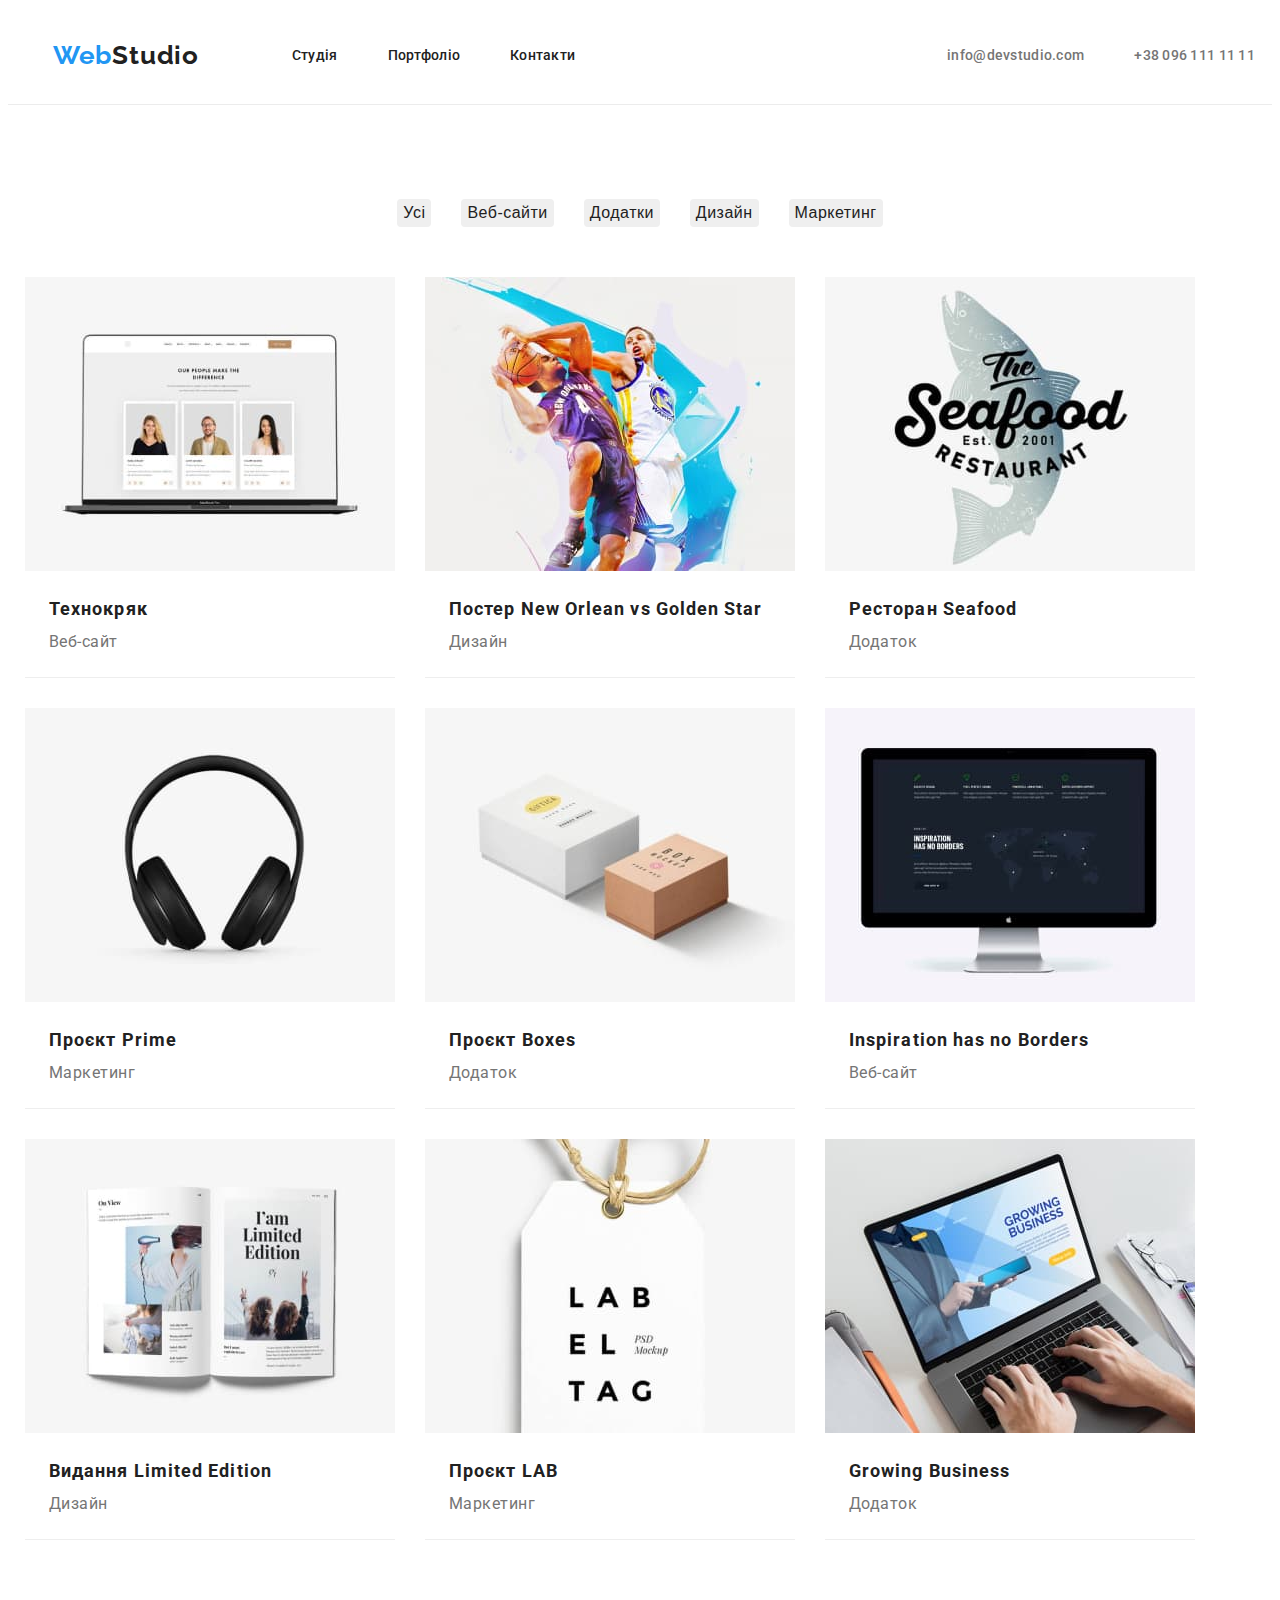
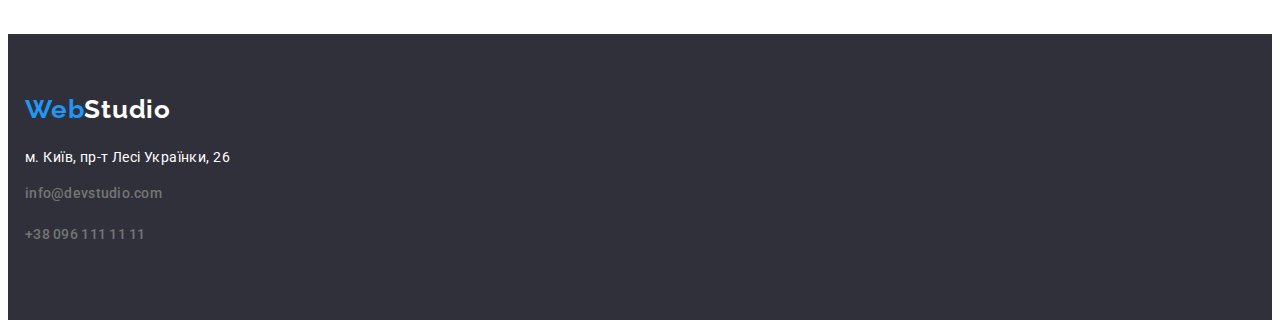
==== portfolio.html @ 107b3029 "додаю зображення в секцію герой" ====
<!DOCTYPE html>
<html lang="en">
<head>
    <meta charset="UTF-8">
    <meta name="viewport" content="width=device-width, initial-scale=1.0">
    <title>Document</title>
    <link rel="preconnect" href="https://fonts.googleapis.com">
<link rel="preconnect" href="https://fonts.gstatic.com" crossorigin>
<link href="https://fonts.googleapis.com/css2?family=Raleway:wght@700&family=Roboto:wght@400;500;700;900&display=swap" rel="stylesheet">
    <link rel="stylesheet" href="./css/styles.css">
    <link rel="stylesheet" href="https://cdnjs.cloudflare.com/ajax/libs/modern-normalize/2.0.0/modern-normalize.min.css" integrity="sha512-4xo8blKMVCiXpTaLzQSLSw3KFOVPWhm/TRtuPVc4WG6kUgjH6J03IBuG7JZPkcWMxJ5huwaBpOpnwYElP/m6wg==" crossorigin="anonymous" referrerpolicy="no-referrer" />
</head>
<body>
<header class="header">
    <div class="container header-main">
    <a class="logo" href="./index.html"><span class="span-logo">Web</span>Studio</a>
    <nav>
<ul class="site-nav list-style-none" >
<li class="site-nav-item"><a class="site-nav-link" href="./index.html">Студія</a></li>
<li class="site-nav-item"><a class="site-nav-link" href="./portfolio.html">Портфоліо</a></li>
<li class="site-nav-item"><a class="site-nav-link" href="">Контакти</a></li>
</ul>
</nav>
<ul class="contacts">
<li class="contacts-item"><a class="contacts-link" href="info@devstudio.com">info@devstudio.com</a></li>
<li class="contacts-item"><a class="contacts-link" href="+380961111111">+38 096 111 11 11</a></li>
</ul>
</div>
</header>
    <main>
    <section class="portfolio-section section">
        <div class="container">
        <h1 class="visually-hidden">Фільтри портфоліо</h1>
            <ul class="portfolio-list">
       <li class="portfolio-list-item"><button class="portfolio-list-btn" type="button">Усі</button></li>
       <li class="portfolio-list-item"><button class="portfolio-list-btn" type="button">Веб-сайти</button></li>
       <li class="portfolio-list-item"><button class="portfolio-list-btn" type="button">Додатки</button></li>
       <li class="portfolio-list-item"><button class="portfolio-list-btn" type="button">Дизайн</button></li>
       <li class="portfolio-list-item"><button class="portfolio-list-btn" type="button">Маркетинг</button></li>
            </ul>
            <h2 class="visually-hidden">Проекти</h2>
            <ul class="projects-list">
              <li class="projects-card"> <a class="projects-list-link" href=""><img src="./images/site.jpg" alt="сайт" width="370" height="294">
            <div class="card-text">  <h3 class="projects-list-title">Технокряк</h3>
            <p class="projects-list-text">Веб-сайт</p>
        </div></a>
              </li>

              <li class="projects-card">
                <a class="projects-list-link" href=""><img class="projects-list-img" src="./images/basketball.jpg" alt="постер баскетболу" width="370" height="294">
                   <div class="card-text"> <h3 class="projects-list-title">Постер New Orlean vs Golden Star</h3>
                    <p class="projects-list-text">Дизайн</p>
                </div></a>
              </li>

              <li class="projects-card">
                <a class="projects-list-link" href=""><img class="projects-list-img" src="./images/restaurant.jpg" alt="додаток ресторану" width="370" height="294">
                    <div class="card-text"><h3 class="projects-list-title">Ресторан Seafood</h3>
                        <p class="projects-list-text">Додаток</p>
                    </div></a>
              </li>

              <li class="projects-card">
                <a class="projects-list-link" href=""><img class="projects-list-img" src="./images/headphone.jpg" alt="навушники" width="370" height="294">
                <div class="card-text"> <h3 class="projects-list-title">Проєкт Prime</h3>
                    <p class="projects-list-text">Маркетинг</p></div></a>
              </li>

              <li class="projects-card">
                <a class="projects-list-link" href=""><img class="projects-list-img" src="./images/boxes.jpg" alt="бокси" width="370" height="294">
                <div class="card-text">  <h3 class="projects-list-title">Проєкт Boxes</h3>
                    <p class="projects-list-text">Додаток</p></div></a>
              </li>

              <li class="projects-card">
                <a class="projects-list-link" href=""><img class="projects-list-img" src="./images/monitor.jpg" alt="монитор" width="370" height="294">
                 <div class="card-text"> <h3 class="projects-list-title">Inspiration has no Borders</h3>
                    <p class="projects-list-text">Веб-сайт</p></div></a>
              </li>

              <li class="projects-card">
                <a class="projects-list-link" href=""><img class="projects-list-img" src="./images/edition.jpg" alt="видання" width="370" height="294">
                <div class="card-text"> <h3 class="projects-list-title">Видання Limited Edition</h3>
                    <p class="projects-list-text">Дизайн</p></div></a>
              </li>

              <li class="projects-card">
                <a class="projects-list-link" href=""><img class="projects-list-img" src="./images/lab.jpg" alt="проект лаб" width="370" height="294">
                <div class="card-text"> <h3 class="projects-list-title">Проєкт LAB</h3>
                    <p class="projects-list-text">Маркетинг</p></div></a>
              </li>

              <li class="projects-card">
                <a class="projects-list-link" href=""><img class="projects-list-img" src="./images/laptop.jpg" alt="ноутбук" width="370" height="294">
                <div class="card-text"> <h3 class="projects-list-title">Growing Business</h3>
                    <p class="projects-list-text">Додаток</p></div></a>
              </li>
            </ul>
        </div>
        </section>
            <footer class="footer">
                <div class="container">
                <a class="logo-footer" href="./index.html" > <span class="span-logo">Web</span>Studio</a>
            <address class="adress-footer">м. Київ, пр-т Лесі Українки, 26</address>
            <ul class="contacts-footer">
                <li><a class="contacts-link-footer" href="info@devstudio.com">info@devstudio.com</a></li>
                <li><a class="contacts-link-footer" href="+380961111111">+38 096 111 11 11</a></li>
            </ul>
        </div>
            </footer>
    </main>
</body>
</html>
---- css/styles.css ----
:root{
 --basic-text-color: #212121;
--accent-color: #2196F3;
--secondary-text-color: #FFF;
--paragraph-text-color:#757575;
--bacground-color:#2F303A;
}
p, h1, h2, h3, h4 ,h5, h6{
    padding: 0;
    margin: 0;
}

ul{
    margin: 0;
    padding: 0;
}
img{
    display: block;
}


.container{
width: 1230px;
padding-left: 15px;
padding-right: 15px;
margin: 0 auto;



/* outline: solid 1px yellow; */


}
.section{
padding-bottom: 94px;
padding-top: 94px;


}

body{font-family: 'Roboto', sans-serif;
color: var(--basic-text-color);}

.visually-hidden {
    position: absolute;
    width: 1px;
    height: 1px;
    margin: -1px;
    padding: 0;
    overflow: hidden;
    border: 0;
    clip: react(0000);
    }

/* ------------------HEADER----------------------- */
.header{
border-bottom: 1px solid #ECECEC;

}
.header-main{
    display: flex;
    align-items: center;
}

.logo {
    margin-right: 93px;
    padding-top: 25px;
    padding-bottom: 25px;
    margin-left: auto;
    text-decoration: none;


    font-family: 'Raleway', sans-serif;
    font-size: 26px;
    font-weight: 700;
    line-height: 1.23;
    letter-spacing: 0.78px;
    color: var(--basic-text-color);

}
.span-logo{color:var(--accent-color)}


.site-nav{
display: flex;
margin-right: 344px;
list-style: none;


}

.site-nav-item:last-child{
    margin-right: 0;
}

.site-nav-item{
    margin-right: 50px;
  
}

.site-nav-link{

display: block;
padding-top: 32px;
padding-bottom: 32px;
  text-decoration: none;

    color: var(--basic-text-color);


    font-size: 14px;
    font-weight: 500;
    line-height: 2.28;
    letter-spacing: 0.28px;}


.site-nav-link:hover,:focus{color: var(--accent-color);
    }

.contacts{
display: flex;
margin-left: auto;
list-style: none;  
}

.contacts .contacts-item + .contacts-item{
    margin-left: 50px;
}

.contacts-link{
    display: block;
padding-top: 32px;
padding-bottom: 32px;
text-decoration: none;


    color: var(--paragraph-text-color);

    font-size: 14px;
    font-weight: 500;
    line-height: 2.28;
    letter-spacing: 0.28px;}
.contacts-link:hover,:focus{color: var(--accent-color);
}
/* ------------------SECTION_HERO----------------------- */
.section-hero{

   
    padding-top: 200px;
    padding-bottom: 200px;

    text-align: center;
    background: var(--bacground-color);
}
.hero-title{
    width: 696px; 
margin-bottom: 30px;
margin-left: auto;
margin-right: auto;

    color: var(--secondary-text-color);

font-size: 44px;
font-weight: 900;
line-height: 1.36;
letter-spacing: 2.64px;
text-transform: uppercase;
}
.hero-btn{
padding-top: 10px;
padding-bottom: 10px;
padding-right: 32px;
padding-left: 32px;
min-width: 216px;

    color: var(--secondary-text-color);

text-align: center;
font-size: 16px;
font-weight: 700;
line-height: 1.87;
letter-spacing: 0.96px;
border-radius: 4px;
background: var(--accent-color);
cursor: pointer;
}
.overlay{
height: 600px;
max-width: 1600px;
margin-left: auto;
margin-right: auto;
background-position: center;
background-image: url("../images/hero-img-jpg.jpg") ;

background-size: cover;
background-repeat: no-repeat;






}
/* ------------------section-advantages----------------------- */
.section-advantages{

    background-color: white;

}
.advantages-list{
    display: flex;
    list-style: none;

}
.advantages-list .advantages-item + .advantages-item{margin-left: 30px;}

.advantages-item{

} 

.advantages-list-title{

    color: var(--basic-text-color);

font-size: 14px;
font-weight: 700;
line-height: 2.28;
letter-spacing: 0.42px;
text-transform: uppercase;
}
.advantages-list-text{

    color: var(--paragraph-text-color);

font-size: 14px;
line-height: 1.71;
letter-spacing: 0.42px;
}
/* ------------------section-occupation----------------------- */
.section-occupation{


}
.occupation-title{

    margin-bottom: 50px;
    padding-left: auto;
    padding-right: auto;

    color: var(--basic-text-color);

text-align: center;
font-size: 36px;
font-weight: 700;
line-height: 0.88;
letter-spacing: 1.08px;
}
.occupation-list{
    display: flex;
    list-style: none;

}
.occupation-list-item{
    margin-right: 30px;
}
.occupation-list-item:last-child{margin-right: 0;}




/* ------------------section-team----------------------- */
.section-team{

}
.team-list-item{
margin-right: 30px;

}
.team-list{
    display: flex;
    list-style: none;
}
.team-list-item:last-child{
    margin-right: 0;

}
.team-title{
    margin-bottom: 50px;

    color: var(--basic-text-color);

text-align: center;
font-size: 36px;
font-weight: 700;
line-height: 0.88;
letter-spacing: 1.08px;
}

.team-list-img{
margin-bottom: 30px;
}

.team-list-title{


    color: var(--basic-text-color);

text-align: center;
font-size: 16px;
font-weight: 500;
line-height: 2;
letter-spacing: 0.48px;
}
.team-list-text{


    color: var(--paragraph-text-color);

text-align: center;
font-size: 16px;
line-height: 2;
letter-spacing: 0.48px;
}
/* ------------------footer----------------------- */
.adress-footer{
    margin-bottom: 9px;


    color: var(--secondary-text-color);

    font-size: 14px;
    line-height: 1.71;
    letter-spacing: 0.42px;
    font-style: normal;
}
.footer{
    padding-top: 60px;
    padding-bottom: 60px;

    background: var(--bacground-color);
}
.logo-footer{
    display: inline-block;
 margin-bottom: 20px;
    text-decoration: none;


    color: var(--secondary-text-color);

    font-family: 'Raleway', sans-serif;
    font-size: 26px;
    font-weight: 700;
    line-height: 1.23;
    letter-spacing: 0.78px;
}

.contacts-footer{
    display: inline-block;
    list-style: none;
}
.contacts-item-footer:last-child{margin-bottom: 0;}

.contacts-link-footer{
    margin-bottom: 9px;
    text-decoration: none;
    display: inline-block;

color: var(--paragraph-text-color);

font-size: 14px;
font-weight: 500;
line-height: 2.28;
letter-spacing: 0.28px;}
.contacts-link-footer:hover,:focus{color: var(--accent-color);
}

/* ------------------portfolio-section----------------------- */
.portfolio-section{


}

.portfolio-list{

    margin-bottom: 50px;
    justify-content: center;
    display: flex;
    list-style: none;
}

.portfolio-list .portfolio-list-item + .portfolio-list-item{margin-left: 30px;}

.portfolio-list-item{

}

.portfolio-list-btn{
    color: #F5F4FA;
    border: 0;
    border-radius: 4px ;

    color: var(--basic-text-color);

    text-align: center;
    font-size: 16px;
    font-weight: 500;
    line-height: 1.62;
    letter-spacing: 0.48px;
    cursor: pointer;
}
.portfolio-list-btn:hover,:focus{

    background: var(--accent-color);
    color: var(--secondary-text-color);

text-align: center;
font-size: 16px;
font-weight: 500;
line-height: 1.62;
letter-spacing: 0.48px;
}
.projects-list{
    margin-top: -30px;
    margin-left: -30px;

    flex-basis: calc(100% / 3 - 30px);
    flex-wrap: wrap;
    display: flex;

    
    list-style: none;
    text-decoration: none;

}
.projects-list{
    margin-top: -30px;
    margin-left: -30px;


}
.projects-card{
border-bottom: 1px solid #EEE;
    margin-top: 30px;
    margin-left: 30px;


    /* outline: solid 1px blue; */

}
.projects-list-link{
    text-decoration: none;
}

.card-text{
    padding-left: 24px;
    padding-right: 24px;
padding-bottom: 20px; 
padding-top: 20px;
}

.projects-list-title{

/* margin-top: 20px; */
    color: var(--basic-text-color);

font-size: 18px;
font-weight: 700;
line-height: 2;
letter-spacing: 1.08px;
}
.projects-list-text{

    /* margin-bottom: 20px; */

    color: var(--paragraph-text-color);

font-size: 16px;
line-height: 1.87;
letter-spacing: 0.48px;
}
/* ------------------------------------------------------------- */
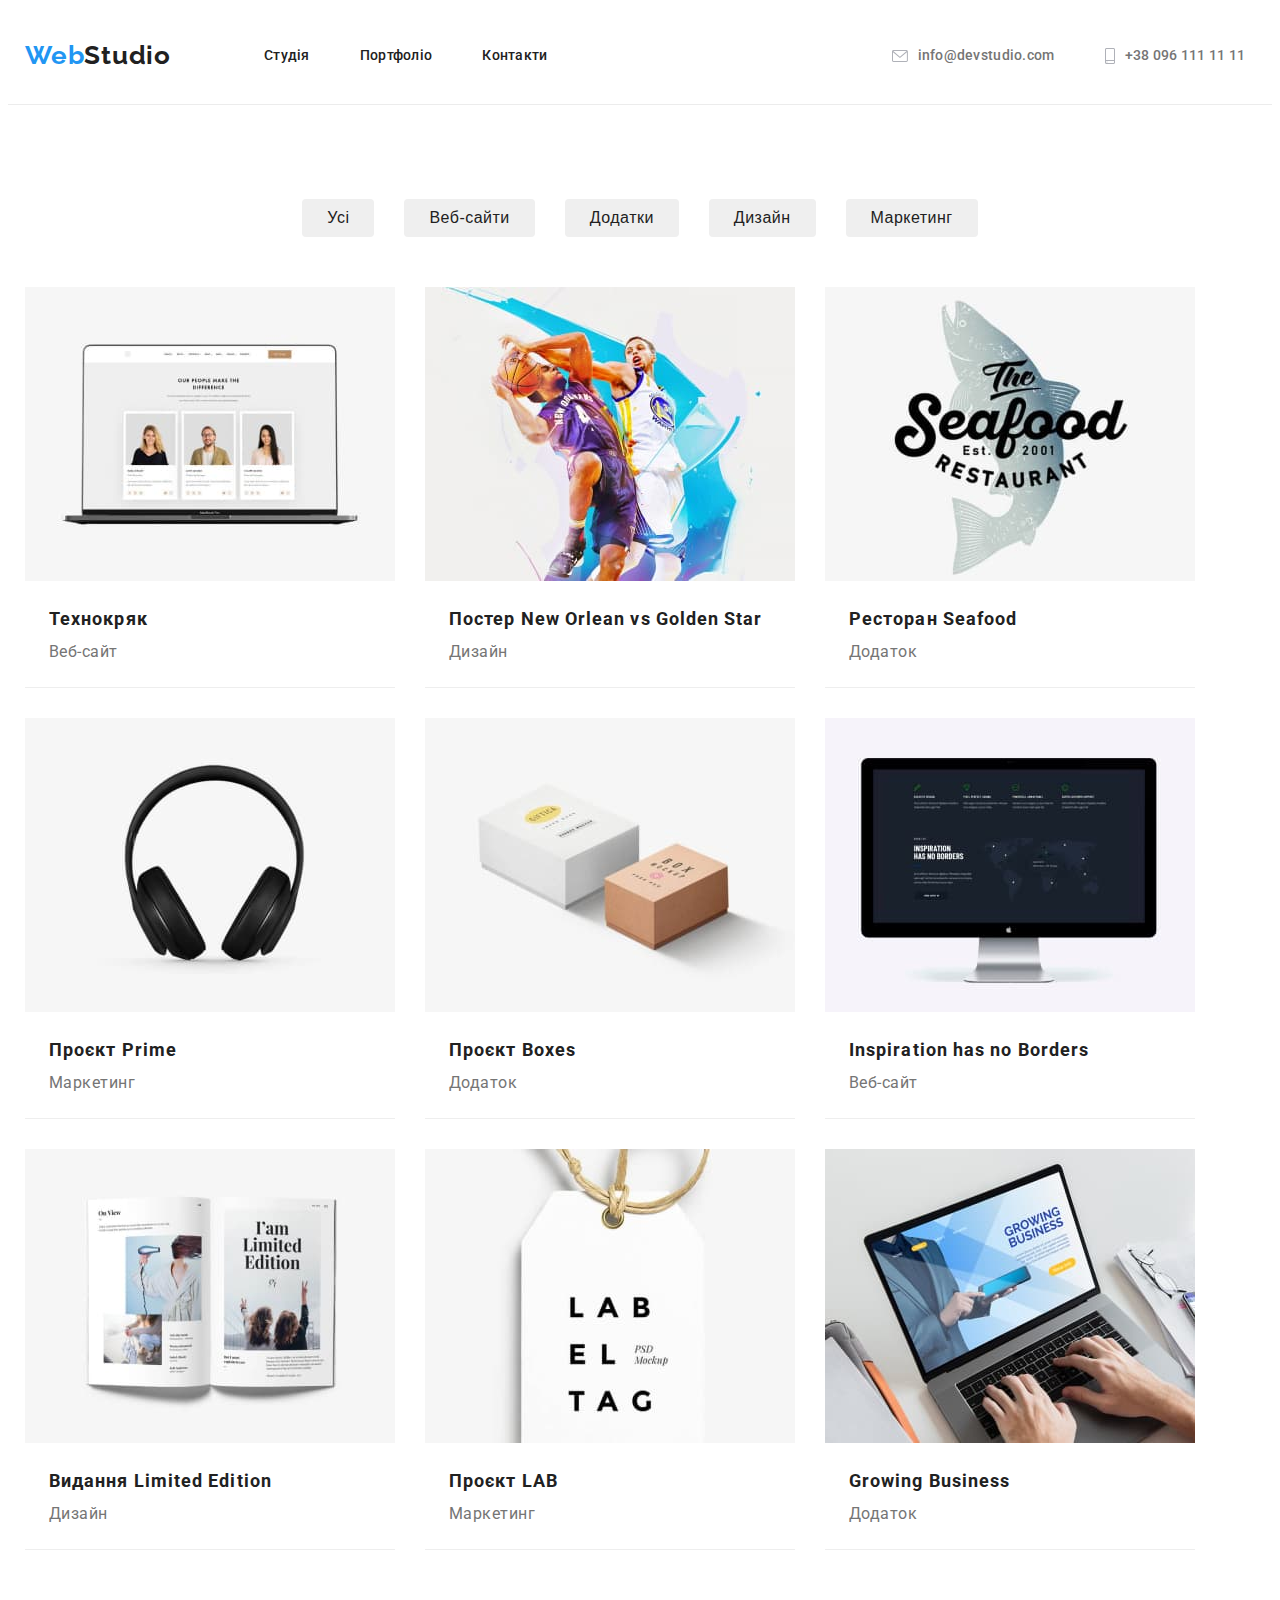
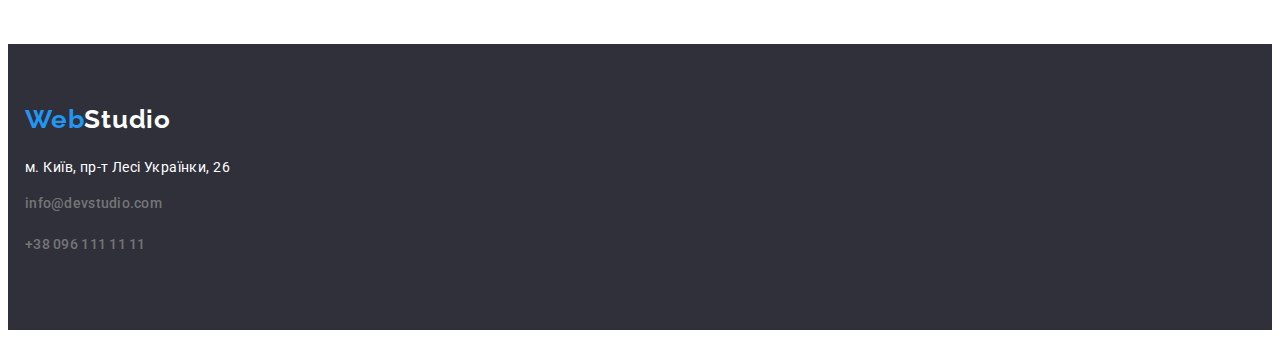
==== commit 7bf7712a: "додаю стилі" ====
--- a/portfolio.html
+++ b/portfolio.html
@@ -11,19 +11,25 @@
     <link rel="stylesheet" href="https://cdnjs.cloudflare.com/ajax/libs/modern-normalize/2.0.0/modern-normalize.min.css" integrity="sha512-4xo8blKMVCiXpTaLzQSLSw3KFOVPWhm/TRtuPVc4WG6kUgjH6J03IBuG7JZPkcWMxJ5huwaBpOpnwYElP/m6wg==" crossorigin="anonymous" referrerpolicy="no-referrer" />
 </head>
 <body>
-<header class="header">
-    <div class="container header-main">
-    <a class="logo" href="./index.html"><span class="span-logo">Web</span>Studio</a>
-    <nav>
-<ul class="site-nav list-style-none" >
+    <header class="header">
+        <div class="container header-main">
+        <a class="logo" href="./index.html"><span class="span-logo">Web</span>Studio</a>
+        <nav>
+    <ul class="site-nav" >
 <li class="site-nav-item"><a class="site-nav-link" href="./index.html">Студія</a></li>
 <li class="site-nav-item"><a class="site-nav-link" href="./portfolio.html">Портфоліо</a></li>
 <li class="site-nav-item"><a class="site-nav-link" href="">Контакти</a></li>
-</ul>
+    </ul>
 </nav>
 <ul class="contacts">
-<li class="contacts-item"><a class="contacts-link" href="info@devstudio.com">info@devstudio.com</a></li>
-<li class="contacts-item"><a class="contacts-link" href="+380961111111">+38 096 111 11 11</a></li>
+    <li class="contacts-item"><svg class="header-contacts-icon" width="16" height="12" >
+        <use href="./images/icons.svg#icon-envelope"></use>
+            </svg><a class="contacts-link" href="info@devstudio.com">
+  info@devstudio.com</a></li>
+    <li class="contacts-item"><svg class="header-contacts-icon" width="10" height="16" >
+        <use href="./images/icons.svg#icon-smartphone"></use>
+            </svg><a class="contacts-link" href="+380961111111"> 
+        +38 096 111 11 11</a></li>
 </ul>
 </div>
 </header>
--- a/css/styles.css
+++ b/css/styles.css
@@ -1,5 +1,7 @@
 :root{
- --basic-text-color: #212121;
+--color-icon:#AFB1B8;
+--background-color-before:#F5F4FA;
+--basic-text-color: #212121;
 --accent-color: #2196F3;
 --secondary-text-color: #FFF;
 --paragraph-text-color:#757575;
@@ -25,9 +27,6 @@
 padding-right: 15px;
 margin: 0 auto;
 
-
-
-/* outline: solid 1px yellow; */
 
 
 }
@@ -98,6 +97,8 @@
   
 }
 
+
+
 .site-nav-link{
 
 display: block;
@@ -114,25 +115,36 @@
     letter-spacing: 0.28px;}
 
 
-.site-nav-link:hover,:focus{color: var(--accent-color);
-    }
-
 .contacts{
 display: flex;
 margin-left: auto;
 list-style: none;  
 }
 
+
+.contacts-item{
+    display: inline-flex;
+    align-items: center;
+    color: var(--accent-color);
+}
+
 .contacts .contacts-item + .contacts-item{
     margin-left: 50px;
 }
 
 .contacts-link{
-    display: block;
+
+}
+
+.contacts-item :hover{
+color: var(--accent-color);
+}
+
+.contacts-link{
+min-width: 135px;
 padding-top: 32px;
 padding-bottom: 32px;
 text-decoration: none;
-
 
     color: var(--paragraph-text-color);
 
@@ -142,6 +154,22 @@
     letter-spacing: 0.28px;}
 .contacts-link:hover,:focus{color: var(--accent-color);
 }
+
+.header-contacts-icon :hover,:focus{
+fill: currentColor;
+}
+
+.header-contacts-icon{
+display: inline-flex;
+margin-right: 10px;
+cursor: pointer;
+fill: var(--color-icon);
+}
+
+.header-icon:hover,:focus{
+    fill: currentColor;
+    }
+
 /* ------------------SECTION_HERO----------------------- */
 .section-hero{
 
@@ -167,6 +195,7 @@
 text-transform: uppercase;
 }
 .hero-btn{
+border: 0;
 padding-top: 10px;
 padding-bottom: 10px;
 padding-right: 32px;
@@ -190,15 +219,10 @@
 margin-left: auto;
 margin-right: auto;
 background-position: center;
-background-image: url("../images/hero-img-jpg.jpg") ;
-
 background-size: cover;
 background-repeat: no-repeat;
-
-
-
-
-
+background-image:linear-gradient( rgba(47, 48, 58, 0.40),rgba(47, 48, 58, 0.40) ),
+ url("../images/hero-img-jpg.jpg") ;
 
 }
 /* ------------------section-advantages----------------------- */
@@ -216,7 +240,24 @@
 
 .advantages-item{
 
-} 
+}
+
+.advantages-icon-bg{
+margin-bottom: 30px;
+width: 270px;
+height: 120px;
+display: block;
+background-size: 270px 120px;
+background-color: var(--background-color-before);
+}
+
+.advantages-icon{
+    margin: 25px 100px;
+justify-content: center;
+align-items: center;
+}
+
+
 
 .advantages-list-title{
 
@@ -270,10 +311,13 @@
 
 /* ------------------section-team----------------------- */
 .section-team{
-
+background-color: var(--background-color-before);
 }
 .team-list-item{
 margin-right: 30px;
+border-radius: 0px 0px 4px 4px;
+box-shadow: 0px 2px 1px 0px rgba(0, 0, 0, 0.20), 0px 1px 1px 0px rgba(0, 0, 0, 0.14), 0px 1px 3px 0px rgba(0, 0, 0, 0.12);
+padding-bottom: 30px;
 
 }
 .team-list{
@@ -312,7 +356,7 @@
 letter-spacing: 0.48px;
 }
 .team-list-text{
-
+margin-bottom: 16px;
 
     color: var(--paragraph-text-color);
 
@@ -320,6 +364,35 @@
 font-size: 16px;
 line-height: 2;
 letter-spacing: 0.48px;
+}
+.team-socials-list{
+    list-style: none;
+    display: flex;
+    justify-content: center;
+}
+.team-socials-link{
+width: 44px;
+height: 44px;
+border-radius: 50%;
+display: flex;
+align-items: center;
+justify-content: center;
+color: var(--color-icon);
+}
+.team-socials-link:hover,:focus{
+background-color: var(--accent-color);
+}
+.team-socials-icon{
+fill: currentColor;
+}
+
+.team-socials-icon:hover,:focus{
+background-color: var(--accent-color);
+}
+
+.team-socials-item+.team-socials-item{
+    margin-left: 10px;
+
 }
 /* ------------------footer----------------------- */
 .adress-footer{
@@ -398,6 +471,7 @@
     color: #F5F4FA;
     border: 0;
     border-radius: 4px ;
+    padding: 6px 25px;
 
     color: var(--basic-text-color);
 
@@ -409,7 +483,7 @@
     cursor: pointer;
 }
 .portfolio-list-btn:hover,:focus{
-
+    box-shadow: 0px 2px 2px 0px rgba(0, 0, 0, 0.12), 0px 1px 2px 0px rgba(0, 0, 0, 0.08), 0px 3px 1px 0px rgba(0, 0, 0, 0.10);
     background: var(--accent-color);
     color: var(--secondary-text-color);
 
@@ -443,10 +517,13 @@
     margin-top: 30px;
     margin-left: 30px;
 
-
-    /* outline: solid 1px blue; */
-
-}
+}
+.projects-list :hover,:focus{
+    /* border: 1px solid #EEE; */
+box-shadow: 1px 4px 6px 0px rgba(0, 0, 0, 0.16), 0px 4px 4px 0px rgba(0, 0, 0, 0.06), 0px 1px 1px 0px rgba(0, 0, 0, 0.12);
+}
+
+
 .projects-list-link{
     text-decoration: none;
 }
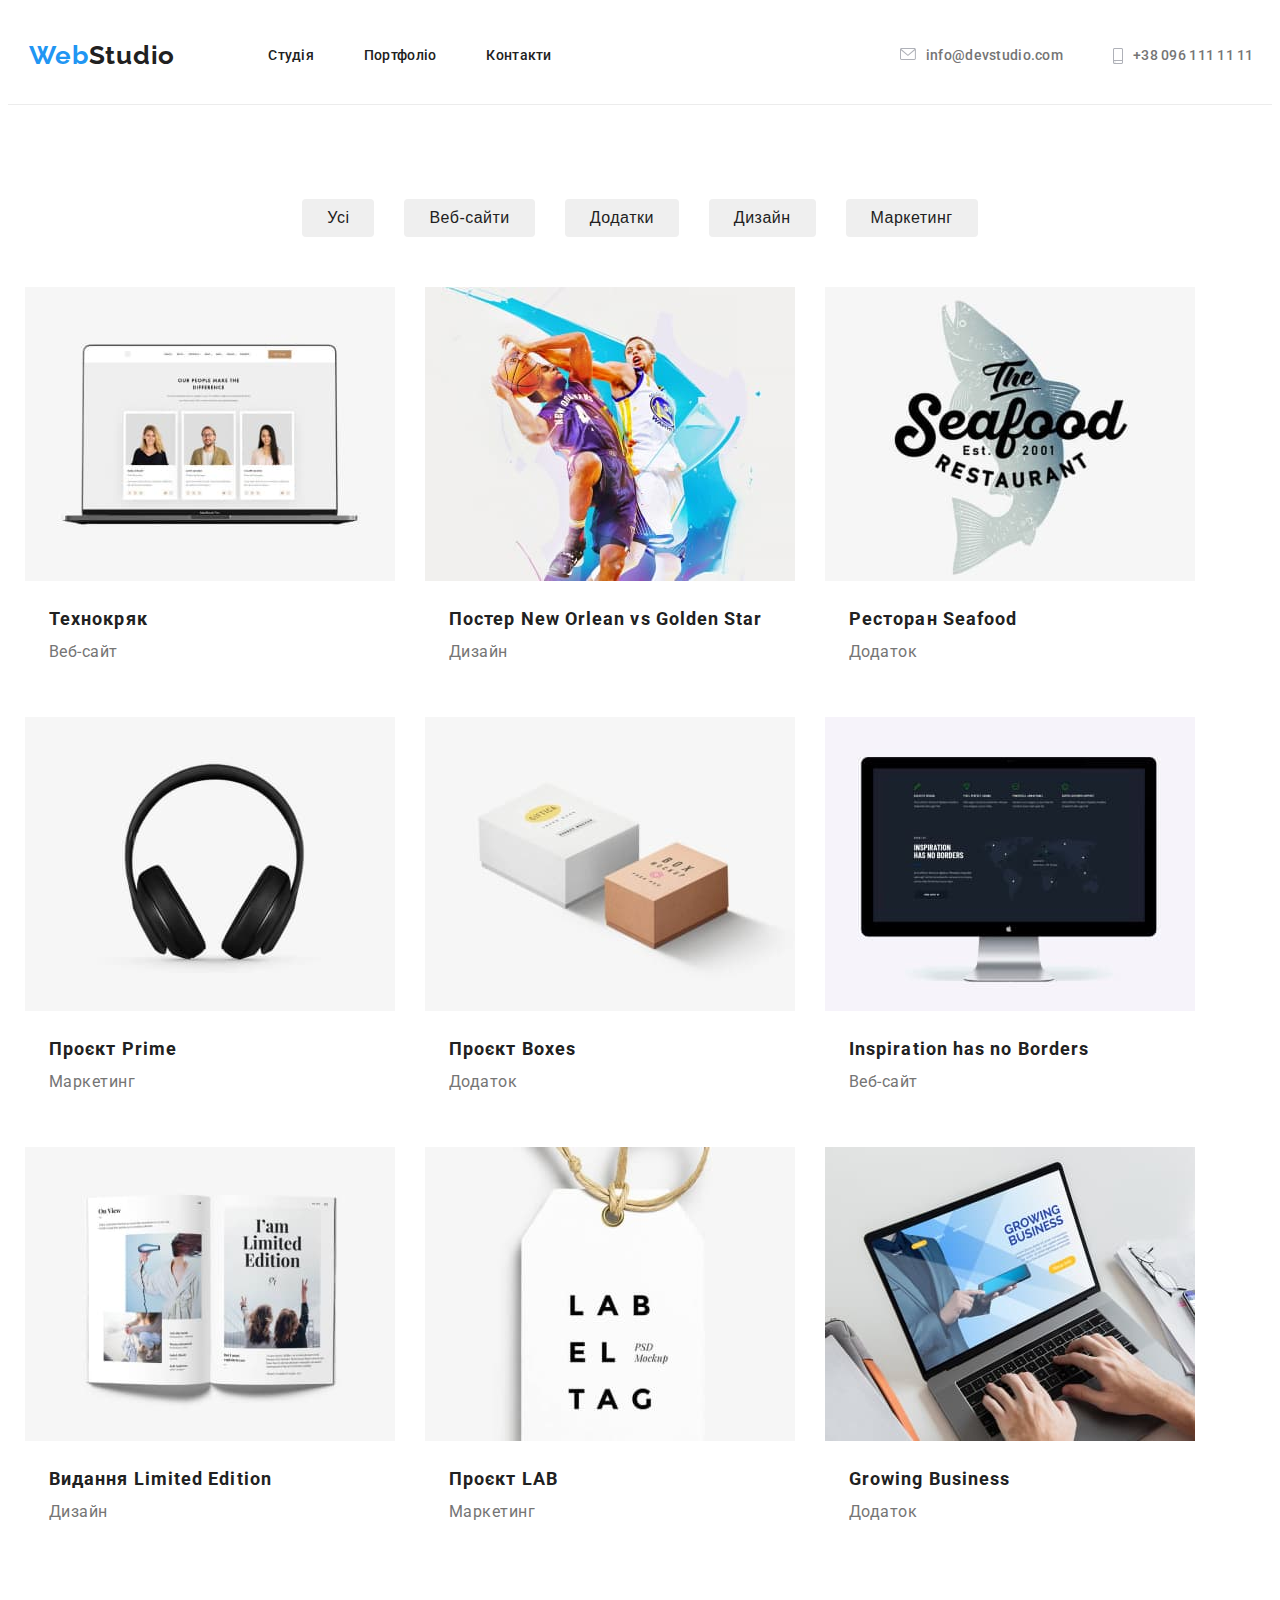
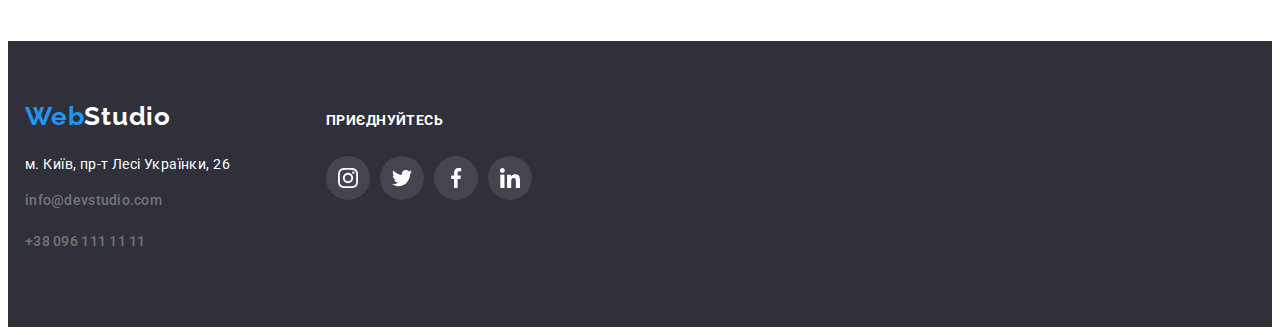
==== commit 230fd890: "додаю стилі" ====
--- a/portfolio.html
+++ b/portfolio.html
@@ -22,13 +22,13 @@
     </ul>
 </nav>
 <ul class="contacts">
-    <li class="contacts-item"><svg class="header-contacts-icon" width="16" height="12" >
-        <use href="./images/icons.svg#icon-envelope"></use>
-            </svg><a class="contacts-link" href="info@devstudio.com">
-  info@devstudio.com</a></li>
-    <li class="contacts-item"><svg class="header-contacts-icon" width="10" height="16" >
+    <li class="contacts-item"> <a class="contacts-link" href="info@devstudio.com"><svg class="header-contacts-icon" width="16" height="12" >
+        <use href="./images/icons.svg#icon-envelope"></use></svg>
+       info@devstudio.com</a></li>
+
+    <li class="contacts-item"><a class="contacts-link" href="+380961111111"><svg class="header-contacts-icon" width="10" height="16" >
         <use href="./images/icons.svg#icon-smartphone"></use>
-            </svg><a class="contacts-link" href="+380961111111"> 
+            </svg> 
         +38 096 111 11 11</a></li>
 </ul>
 </div>
@@ -46,10 +46,16 @@
             </ul>
             <h2 class="visually-hidden">Проекти</h2>
             <ul class="projects-list">
-              <li class="projects-card"> <a class="projects-list-link" href=""><img src="./images/site.jpg" alt="сайт" width="370" height="294">
-            <div class="card-text">  <h3 class="projects-list-title">Технокряк</h3>
+                
+            
+                      <li class="projects-card" > 
+                    <a class="projects-list-link" href="">
+                        <img src="./images/site.jpg" alt="сайт" width="370" height="294">
+            <div class="card-text">  
+                <h3 class="projects-list-title">Технокряк</h3>
             <p class="projects-list-text">Веб-сайт</p>
-        </div></a>
+        </div>
+           </a>
               </li>
 
               <li class="projects-card">
@@ -104,16 +110,49 @@
             </ul>
         </div>
         </section>
-            <footer class="footer">
-                <div class="container">
-                <a class="logo-footer" href="./index.html" > <span class="span-logo">Web</span>Studio</a>
-            <address class="adress-footer">м. Київ, пр-т Лесі Українки, 26</address>
-            <ul class="contacts-footer">
-                <li><a class="contacts-link-footer" href="info@devstudio.com">info@devstudio.com</a></li>
-                <li><a class="contacts-link-footer" href="+380961111111">+38 096 111 11 11</a></li>
-            </ul>
+        <footer class="footer">
+            <div class="container footer-sections">
+                <div class="footer-adress-block">
+                    <ul class="contacts-footer">
+            <a class="logo-footer" href="./index.html" > <span class="span-logo">Web</span>Studio</a>
+        <address class="adress-footer">м. Київ, пр-т Лесі Українки, 26</address>
+        
+            <li class="contacts-item-footer"><a class="contacts-link-footer" href="info@devstudio.com">info@devstudio.com</a></li>
+            <li class="contacts-item-footer"><a class="contacts-link-footer" href="+380961111111">+38 096 111 11 11</a></li>
+        </ul>
         </div>
-            </footer>
+        <div class="footer-socials">
+        <p class="footer-text">приєднуйтесь</p>
+        <ul class="footer-socials-list">
+            <li class="footer-socials-item">
+                <a href="" class="footer-socials-link"><svg class="footer-socials-icon" width="20" height="20">
+                    <use href="./images/icons.svg#icon-instagram">
+                    </use>
+                </svg>
+            </a>
+            </li>
+            <li class="footer-socials-item">
+                <a href="" class="footer-socials-link"><svg class="footer-socials-icon" width="20" height="20">
+                    <use href="./images/icons.svg#icon-twitter">
+                    </use>
+                </svg></a>
+            </li>
+            <li class="footer-socials-item">
+                <a href="" class="footer-socials-link"><svg class="footer-socials-icon" width="20" height="20">
+                    <use href="./images/icons.svg#icon-facebook">
+                    </use>
+                </svg></a>
+            </li>
+            <li class="footer-socials-item">
+                <a href="" class="footer-socials-link"><svg class="footer-socials-icon" width="20" height="20">
+                    <use href="./images/icons.svg#icon-linkedin">
+                    </use>
+                </svg></a>
+            </li>
+        </ul></div>
+        
+        </div>
+        </footer>
     </main>
 </body>
 </html>--- a/css/styles.css
+++ b/css/styles.css
@@ -6,12 +6,17 @@
 --secondary-text-color: #FFF;
 --paragraph-text-color:#757575;
 --bacground-color:#2F303A;
+-moz-background-icon-color:rgba(255, 255, 255, 0.10);
 }
 p, h1, h2, h3, h4 ,h5, h6{
     padding: 0;
     margin: 0;
 }
 
+address{
+    margin: 0;
+    padding: 0;
+}
 ul{
     margin: 0;
     padding: 0;
@@ -20,6 +25,10 @@
     display: block;
 }
 
+.link{
+    text-decoration: none;
+    display: inline-block;
+}
 
 .container{
 width: 1230px;
@@ -114,7 +123,9 @@
     line-height: 2.28;
     letter-spacing: 0.28px;}
 
-
+.site-nav-item :hover,:focus{
+color: var(--accent-color);
+}
 .contacts{
 display: flex;
 margin-left: auto;
@@ -125,23 +136,17 @@
 .contacts-item{
     display: inline-flex;
     align-items: center;
-    color: var(--accent-color);
 }
 
 .contacts .contacts-item + .contacts-item{
     margin-left: 50px;
 }
 
+
 .contacts-link{
 
-}
-
-.contacts-item :hover{
-color: var(--accent-color);
-}
-
-.contacts-link{
-min-width: 135px;
+ display: flex;
+min-width: 142px;
 padding-top: 32px;
 padding-bottom: 32px;
 text-decoration: none;
@@ -150,25 +155,29 @@
 
     font-size: 14px;
     font-weight: 500;
-    line-height: 2.28;
+    line-height: 1.1;
     letter-spacing: 0.28px;}
-.contacts-link:hover,:focus{color: var(--accent-color);
-}
-
-.header-contacts-icon :hover,:focus{
-fill: currentColor;
-}
-
-.header-contacts-icon{
-display: inline-flex;
-margin-right: 10px;
-cursor: pointer;
-fill: var(--color-icon);
-}
-
-.header-icon:hover,:focus{
+
+
+    .contacts-link:hover,:focus {
+    color: var(--accent-color);
+    }
+    
+    .contacts-link:hover .header-contacts-icon,
+    .contacts-link:focus .header-contacts-icon {
     fill: currentColor;
     }
+
+
+.header-contacts-icon{
+    display: flex;
+    justify-content: center;
+    align-items: center;
+    fill: var(--color-icon);
+    margin-right: 10px;
+    
+}
+
 
 /* ------------------SECTION_HERO----------------------- */
 .section-hero{
@@ -394,8 +403,67 @@
     margin-left: 10px;
 
 }
+/* ------------------section-clients----------------------- */
+.section-clients{
+
+}
+
+.clients-title{
+margin-bottom: 50px;
+
+color: var(--basic-text-color);
+text-align: center;
+font-size: 36px;
+font-weight: 700;
+line-height: 0.88;
+letter-spacing: 1.08px;
+}
+
+.section-clients-list{
+    list-style: none;
+    display: flex;
+    justify-content: center;
+
+}
+
+
+
+.clients-list-item+.clients-list-item{
+margin-left: 30px;
+}
+
+
+
+.clients-link{
+box-sizing: border-box;
+width: 170px;
+height: 92px;
+border-radius: 4px;
+border: 1px solid var(--color-icon);
+flex-shrink: 0;
+display: flex;
+align-items: center;
+justify-content: center;
+fill: var(--color-icon);
+}
+
+.clients-link:hover,:focus {
+    border: 1px solid var(--accent-color);
+}
+
+.clients-link:hover,:focus.clients-icon{
+fill: var(--accent-color);
+}
+
+
+
 /* ------------------footer----------------------- */
+.footer-sections{
+    display: flex;
+    align-items: baseline;
+}
 .adress-footer{
+
     margin-bottom: 9px;
 
 
@@ -407,9 +475,6 @@
     font-style: normal;
 }
 .footer{
-    padding-top: 60px;
-    padding-bottom: 60px;
-
     background: var(--bacground-color);
 }
 .logo-footer{
@@ -428,7 +493,8 @@
 }
 
 .contacts-footer{
-    display: inline-block;
+    min-width: 231px;
+    display: block;
     list-style: none;
 }
 .contacts-item-footer:last-child{margin-bottom: 0;}
@@ -447,6 +513,66 @@
 .contacts-link-footer:hover,:focus{color: var(--accent-color);
 }
 
+.footer-text{
+
+    color: var(--secondary-text-color);
+font-size: 14px;
+font-weight: 700;
+line-height: 2.28;
+letter-spacing: 0.42px;
+text-transform: uppercase;
+}
+
+.footer-adress-block{
+    padding-top: 60px;
+    padding-bottom: 60px;
+}
+.footer-socials{
+    display: block;
+    gap: 10px;
+    margin-top: 20px;
+    margin-left: 70px;
+
+
+}
+
+.footer-socials-list{
+    list-style: none;
+    display: flex;
+    margin-top: 20px;
+   
+
+}
+.footer-socials-item{
+
+}
+
+
+.footer-socials-item+.footer-socials-item{
+    margin-left: 10px;
+
+}
+.footer-socials-link{
+    width: 44px;
+height: 44px;
+border-radius: 50%;
+display: flex;
+align-items: center;
+justify-content: center;
+background-color: rgba(255, 255, 255, 0.10);;
+
+}
+
+
+.footer-socials-icon{
+display: block;
+fill: var(--secondary-text-color);
+
+}
+
+.footer-socials-link:hover,:focus{
+    background-color: var(--accent-color);
+    }
 /* ------------------portfolio-section----------------------- */
 .portfolio-section{
 
@@ -513,16 +639,15 @@
 
 }
 .projects-card{
-border-bottom: 1px solid #EEE;
     margin-top: 30px;
     margin-left: 30px;
 
 }
-.projects-list :hover,:focus{
-    /* border: 1px solid #EEE; */
-box-shadow: 1px 4px 6px 0px rgba(0, 0, 0, 0.16), 0px 4px 4px 0px rgba(0, 0, 0, 0.06), 0px 1px 1px 0px rgba(0, 0, 0, 0.12);
-}
-
+
+
+.projects-list-link :hover,:focus{
+    box-shadow: 1px 4px 6px 0px rgba(0, 0, 0, 0.16), 0px 4px 4px 0px rgba(0, 0, 0, 0.06), 0px 1px 1px 0px rgba(0, 0, 0, 0.12);
+    }
 
 .projects-list-link{
     text-decoration: none;
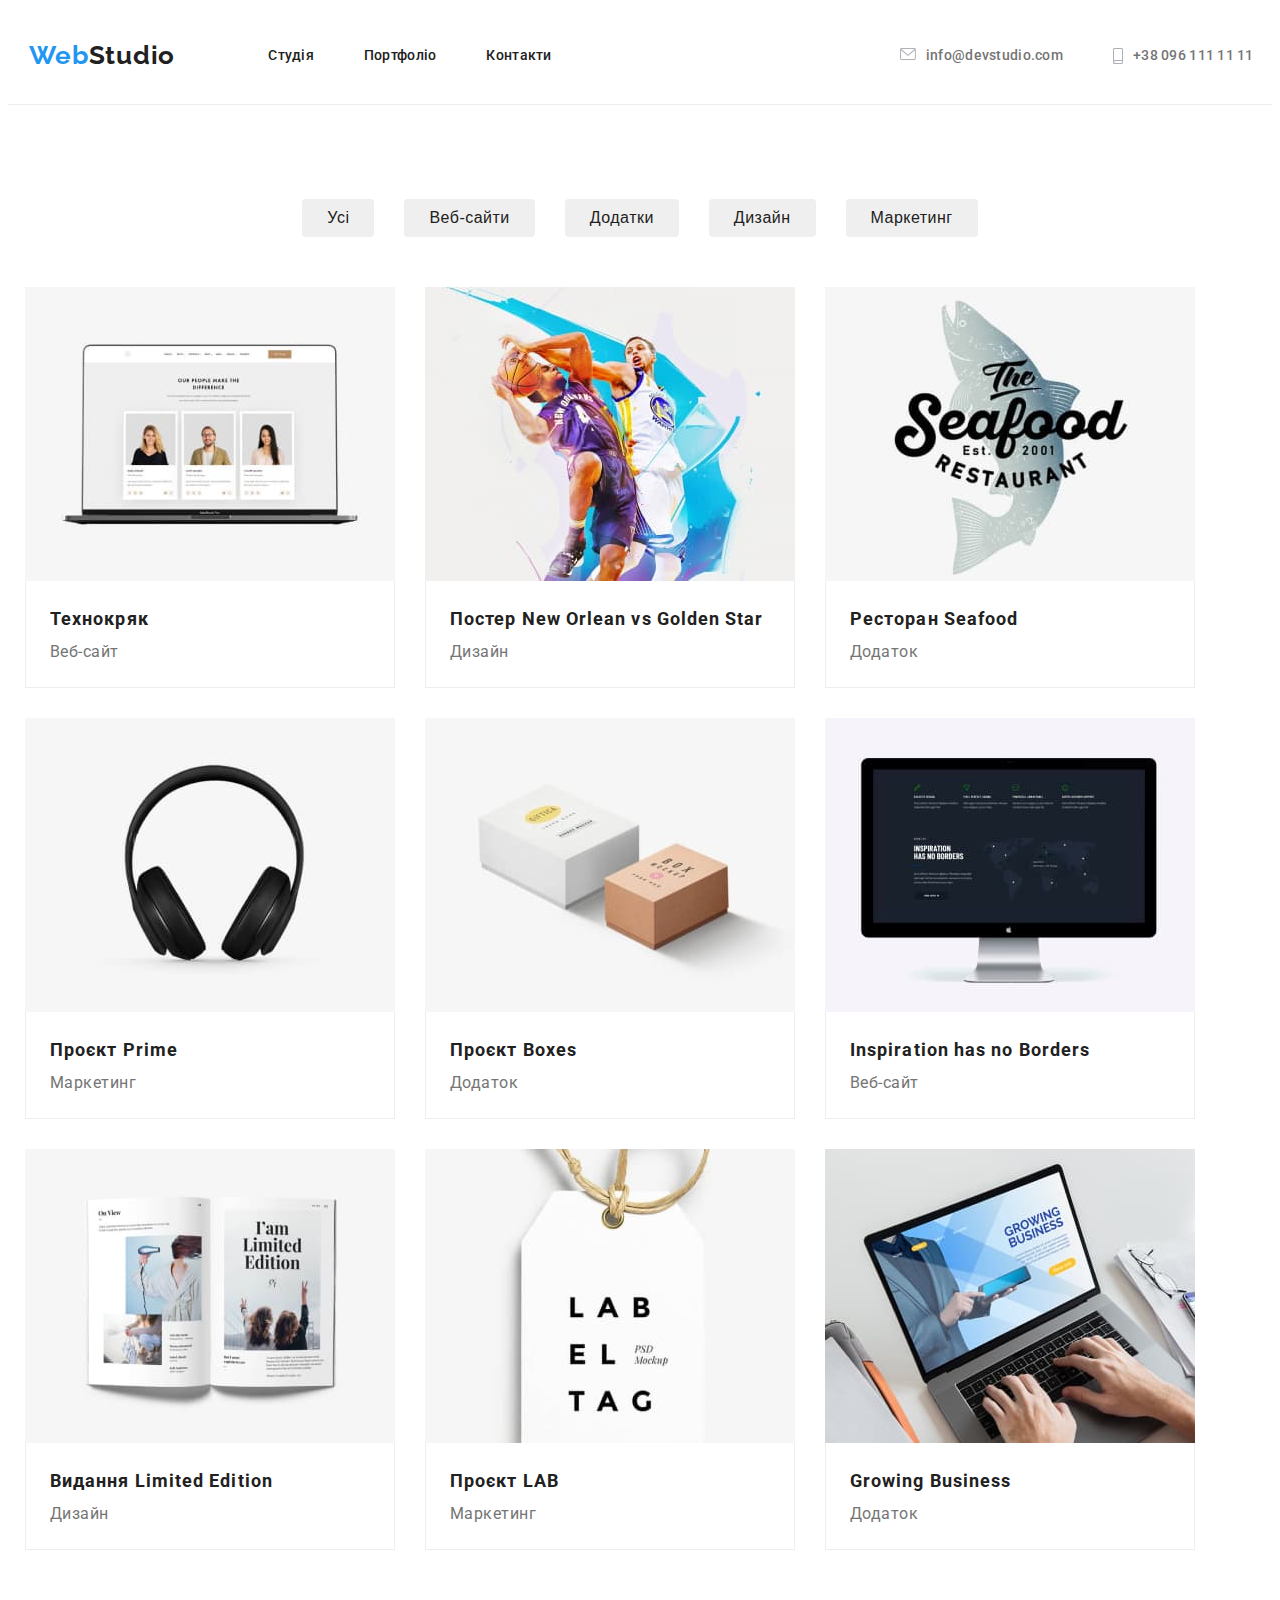
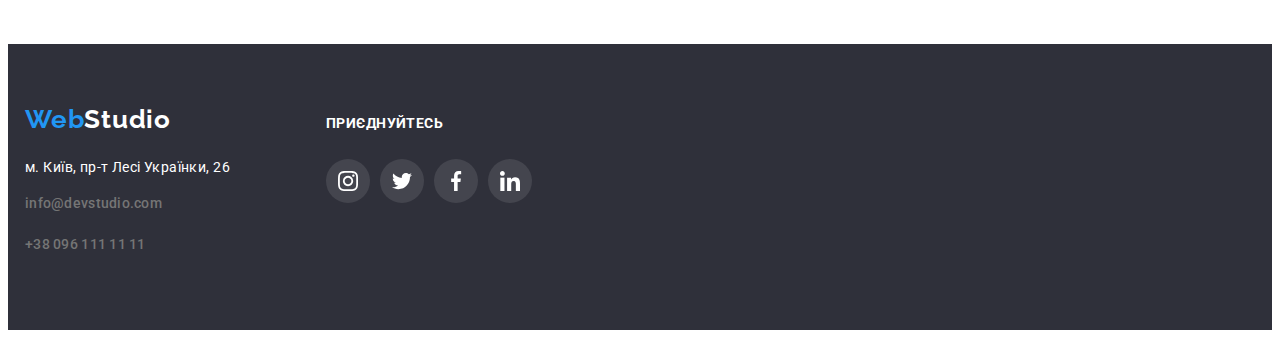
==== commit f32f72c4: "додаю стилі в портфоліо" ====
--- a/portfolio.html
+++ b/portfolio.html
@@ -47,7 +47,6 @@
             <h2 class="visually-hidden">Проекти</h2>
             <ul class="projects-list">
                 
-            
                       <li class="projects-card" > 
                     <a class="projects-list-link" href="">
                         <img src="./images/site.jpg" alt="сайт" width="370" height="294">
@@ -56,56 +55,85 @@
             <p class="projects-list-text">Веб-сайт</p>
         </div>
            </a>
+            </li>
+
+              <li class="projects-card">
+                <a class="projects-list-link" href="">
+                    <img class="projects-list-img" src="./images/basketball.jpg" alt="постер баскетболу" width="370" height="294">
+                   <div class="card-text">
+                     <h3 class="projects-list-title">Постер New Orlean vs Golden Star</h3>
+                    <p class="projects-list-text">Дизайн</p>
+                </div>
+            </a>
               </li>
 
               <li class="projects-card">
-                <a class="projects-list-link" href=""><img class="projects-list-img" src="./images/basketball.jpg" alt="постер баскетболу" width="370" height="294">
-                   <div class="card-text"> <h3 class="projects-list-title">Постер New Orlean vs Golden Star</h3>
-                    <p class="projects-list-text">Дизайн</p>
-                </div></a>
+                <a class="projects-list-link" href="">
+                    <img class="projects-list-img" src="./images/restaurant.jpg" alt="додаток ресторану" width="370" height="294">
+                    <div class="card-text">
+                        <h3 class="projects-list-title">Ресторан Seafood</h3>
+                        <p class="projects-list-text">Додаток</p>
+                    </div>
+                </a>
               </li>
 
               <li class="projects-card">
-                <a class="projects-list-link" href=""><img class="projects-list-img" src="./images/restaurant.jpg" alt="додаток ресторану" width="370" height="294">
-                    <div class="card-text"><h3 class="projects-list-title">Ресторан Seafood</h3>
-                        <p class="projects-list-text">Додаток</p>
-                    </div></a>
+                <a class="projects-list-link" href="">
+                    <img class="projects-list-img" src="./images/headphone.jpg" alt="навушники" width="370" height="294">
+                <div class="card-text">
+                    <h3 class="projects-list-title">Проєкт Prime</h3>
+                    <p class="projects-list-text">Маркетинг</p>
+                </div>
+            </a>
               </li>
 
               <li class="projects-card">
-                <a class="projects-list-link" href=""><img class="projects-list-img" src="./images/headphone.jpg" alt="навушники" width="370" height="294">
-                <div class="card-text"> <h3 class="projects-list-title">Проєкт Prime</h3>
-                    <p class="projects-list-text">Маркетинг</p></div></a>
+                <a class="projects-list-link" href="">
+                    <img class="projects-list-img" src="./images/boxes.jpg" alt="бокси" width="370" height="294">
+                <div class="card-text"> 
+                    <h3 class="projects-list-title">Проєкт Boxes</h3>
+                    <p class="projects-list-text">Додаток</p>
+                </div>
+            </a>
               </li>
 
               <li class="projects-card">
-                <a class="projects-list-link" href=""><img class="projects-list-img" src="./images/boxes.jpg" alt="бокси" width="370" height="294">
-                <div class="card-text">  <h3 class="projects-list-title">Проєкт Boxes</h3>
-                    <p class="projects-list-text">Додаток</p></div></a>
+                <a class="projects-list-link" href="">
+                    <img class="projects-list-img" src="./images/monitor.jpg" alt="монитор" width="370" height="294">
+                 <div class="card-text">
+                     <h3 class="projects-list-title">Inspiration has no Borders</h3>
+                    <p class="projects-list-text">Веб-сайт</p>
+                </div>
+            </a>
               </li>
 
               <li class="projects-card">
-                <a class="projects-list-link" href=""><img class="projects-list-img" src="./images/monitor.jpg" alt="монитор" width="370" height="294">
-                 <div class="card-text"> <h3 class="projects-list-title">Inspiration has no Borders</h3>
-                    <p class="projects-list-text">Веб-сайт</p></div></a>
+                <a class="projects-list-link" href="">
+                    <img class="projects-list-img" src="./images/edition.jpg" alt="видання" width="370" height="294">
+                <div class="card-text"> 
+                    <h3 class="projects-list-title">Видання Limited Edition</h3>
+                    <p class="projects-list-text">Дизайн</p>
+                </div>
+            </a>
               </li>
 
               <li class="projects-card">
-                <a class="projects-list-link" href=""><img class="projects-list-img" src="./images/edition.jpg" alt="видання" width="370" height="294">
-                <div class="card-text"> <h3 class="projects-list-title">Видання Limited Edition</h3>
-                    <p class="projects-list-text">Дизайн</p></div></a>
-              </li>
-
-              <li class="projects-card">
-                <a class="projects-list-link" href=""><img class="projects-list-img" src="./images/lab.jpg" alt="проект лаб" width="370" height="294">
-                <div class="card-text"> <h3 class="projects-list-title">Проєкт LAB</h3>
-                    <p class="projects-list-text">Маркетинг</p></div></a>
+                <a class="projects-list-link" href="">
+                    <img class="projects-list-img" src="./images/lab.jpg" alt="проект лаб" width="370" height="294">
+                <div class="card-text"> 
+                    <h3 class="projects-list-title">Проєкт LAB</h3>
+                    <p class="projects-list-text">Маркетинг</p>
+                </div>
+            </a>
               </li>
 
               <li class="projects-card">
                 <a class="projects-list-link" href=""><img class="projects-list-img" src="./images/laptop.jpg" alt="ноутбук" width="370" height="294">
-                <div class="card-text"> <h3 class="projects-list-title">Growing Business</h3>
-                    <p class="projects-list-text">Додаток</p></div></a>
+                <div class="card-text">
+                     <h3 class="projects-list-title">Growing Business</h3>
+                    <p class="projects-list-text">Додаток</p>
+                </div>
+            </a>
               </li>
             </ul>
         </div>
--- a/css/styles.css
+++ b/css/styles.css
@@ -1,4 +1,5 @@
 :root{
+--border-color:#EEE;    
 --color-icon:#AFB1B8;
 --background-color-before:#F5F4FA;
 --basic-text-color: #212121;
@@ -35,10 +36,8 @@
 padding-left: 15px;
 padding-right: 15px;
 margin: 0 auto;
-
-
-
-}
+}
+
 .section{
 padding-bottom: 94px;
 padding-top: 94px;
@@ -589,9 +588,6 @@
 
 .portfolio-list .portfolio-list-item + .portfolio-list-item{margin-left: 30px;}
 
-.portfolio-list-item{
-
-}
 
 .portfolio-list-btn{
     color: #F5F4FA;
@@ -620,49 +616,47 @@
 letter-spacing: 0.48px;
 }
 .projects-list{
-    margin-top: -30px;
-    margin-left: -30px;
-
+    display: flex;
+    flex-wrap: wrap;
+    gap: 30px;
+    list-style: none;
+    text-decoration: none;
+
+}
+
+
+.projects-card > .projects-card {
     flex-basis: calc(100% / 3 - 30px);
-    flex-wrap: wrap;
-    display: flex;
-
+}
+
+
+ 
     
-    list-style: none;
+.projects-list-link{
+    display: block;
+    width: 100%;
+    height: 100%;
+
     text-decoration: none;
-
-}
-.projects-list{
-    margin-top: -30px;
-    margin-left: -30px;
-
-
-}
-.projects-card{
-    margin-top: 30px;
-    margin-left: 30px;
-
-}
-
-
-.projects-list-link :hover,:focus{
+}
+
+.projects-list-link:hover,:focus{
     box-shadow: 1px 4px 6px 0px rgba(0, 0, 0, 0.16), 0px 4px 4px 0px rgba(0, 0, 0, 0.06), 0px 1px 1px 0px rgba(0, 0, 0, 0.12);
     }
 
-.projects-list-link{
-    text-decoration: none;
-}
 
 .card-text{
-    padding-left: 24px;
-    padding-right: 24px;
-padding-bottom: 20px; 
-padding-top: 20px;
+
+
+    padding: 20px 24px;
+    border-left: 1px solid var(--border-color);
+    border-right: 1px solid var(--border-color);
+    border-bottom: 1px solid var(--border-color);
+
 }
 
 .projects-list-title{
 
-/* margin-top: 20px; */
     color: var(--basic-text-color);
 
 font-size: 18px;
@@ -672,10 +666,10 @@
 }
 .projects-list-text{
 
-    /* margin-bottom: 20px; */
+
+
 
     color: var(--paragraph-text-color);
-
 font-size: 16px;
 line-height: 1.87;
 letter-spacing: 0.48px;
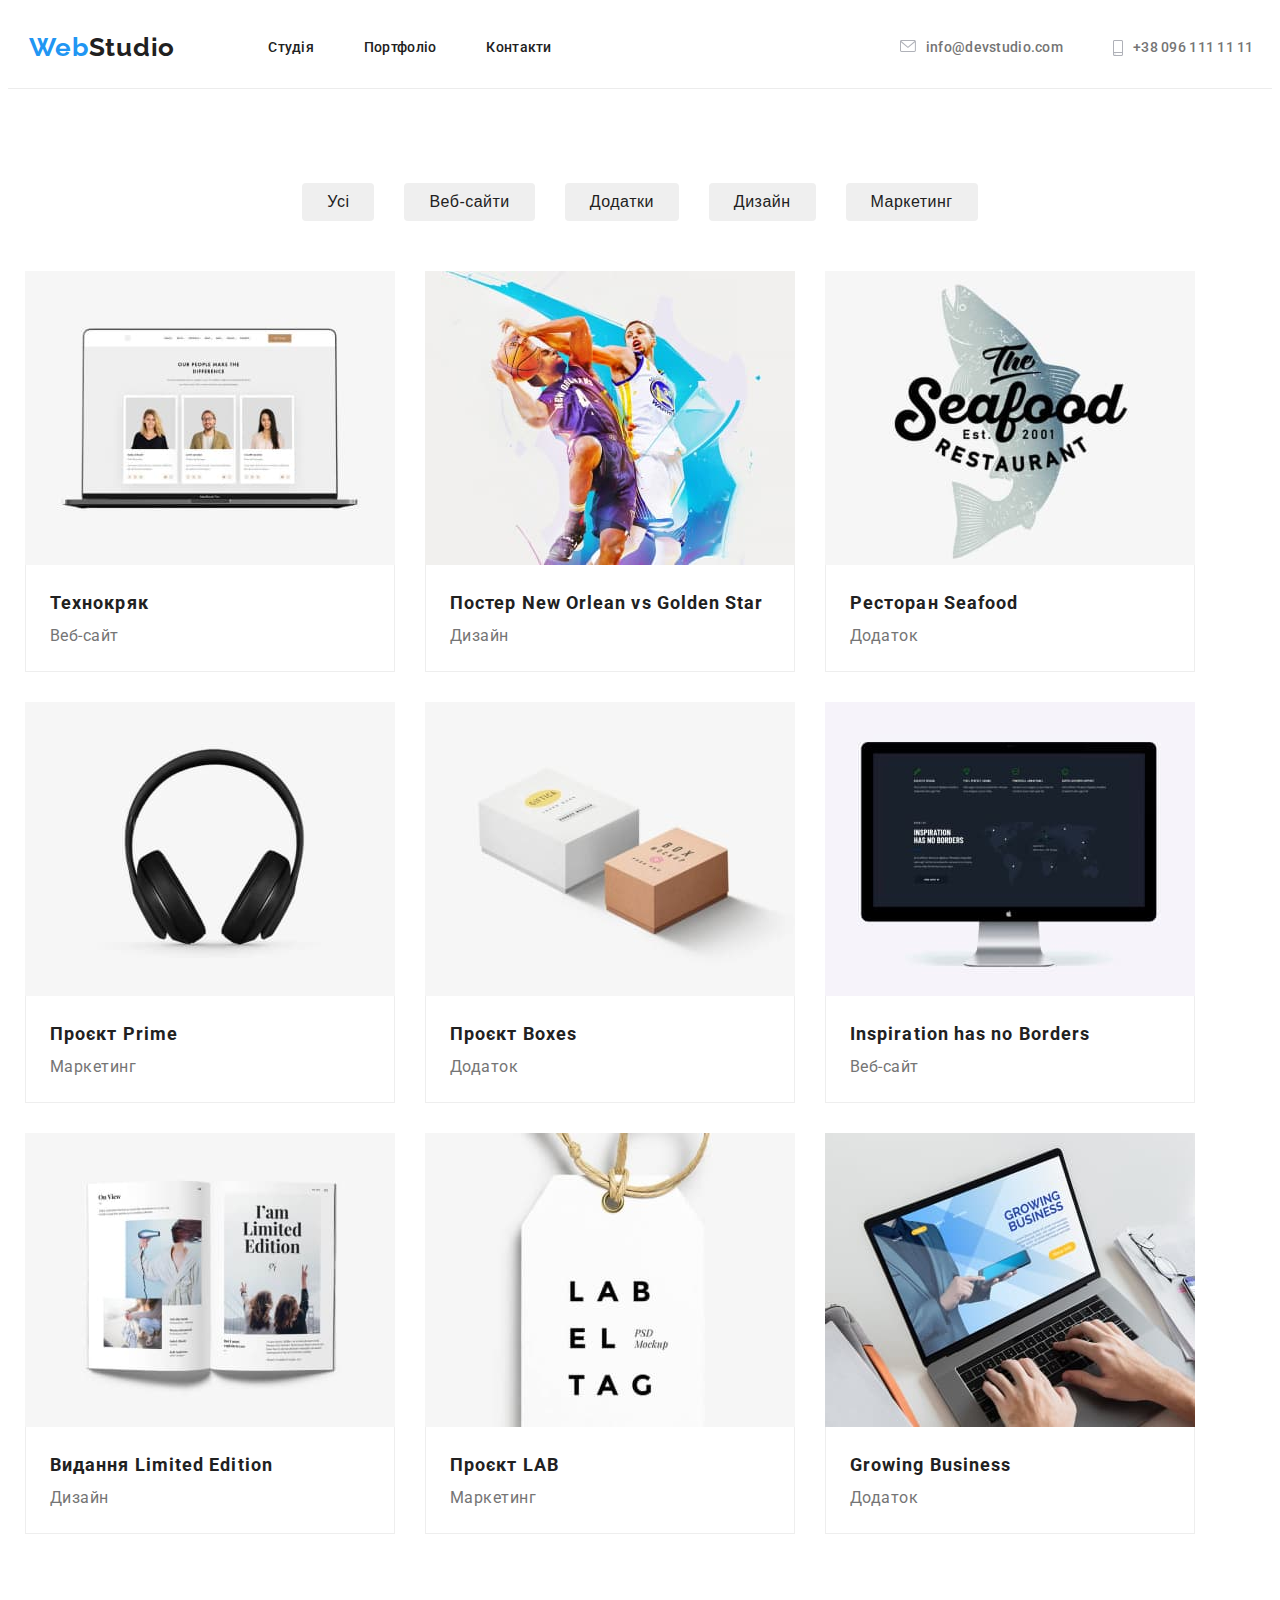
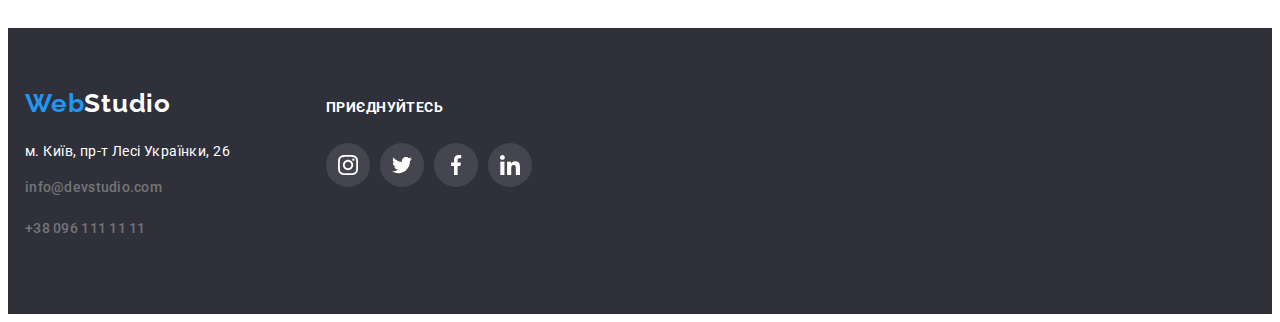
==== commit a549e1d9: "додаю стилі/виправляю помилки" ====
--- a/portfolio.html
+++ b/portfolio.html
@@ -16,20 +16,35 @@
         <a class="logo" href="./index.html"><span class="span-logo">Web</span>Studio</a>
         <nav>
     <ul class="site-nav" >
-<li class="site-nav-item"><a class="site-nav-link" href="./index.html">Студія</a></li>
-<li class="site-nav-item"><a class="site-nav-link" href="./portfolio.html">Портфоліо</a></li>
-<li class="site-nav-item"><a class="site-nav-link" href="">Контакти</a></li>
+<li class="site-nav-item">
+    <a class="site-nav-link" href="./index.html">Студія</a>
+</li>
+
+<li class="site-nav-item">
+    <a class="site-nav-link" href="./portfolio.html">Портфоліо</a>
+</li>
+
+<li class="site-nav-item">
+    <a class="site-nav-link" href="">Контакти</a>
+</li>
     </ul>
 </nav>
 <ul class="contacts">
-    <li class="contacts-item"> <a class="contacts-link" href="info@devstudio.com"><svg class="header-contacts-icon" width="16" height="12" >
-        <use href="./images/icons.svg#icon-envelope"></use></svg>
-       info@devstudio.com</a></li>
-
-    <li class="contacts-item"><a class="contacts-link" href="+380961111111"><svg class="header-contacts-icon" width="10" height="16" >
+    <li class="contacts-item">
+         <a class="contacts-link" href="info@devstudio.com">
+            <svg class="header-contacts-icon" width="16" height="12" >
+        <use href="./images/icons.svg#icon-envelope"></use>
+    </svg>
+       info@devstudio.com</a>
+    </li>
+
+    <li class="contacts-item">
+        <a class="contacts-link" href="+380961111111">
+            <svg class="header-contacts-icon" width="10" height="16" >
         <use href="./images/icons.svg#icon-smartphone"></use>
             </svg> 
-        +38 096 111 11 11</a></li>
+        +38 096 111 11 11</a>
+    </li>
 </ul>
 </div>
 </header>
--- a/css/styles.css
+++ b/css/styles.css
@@ -2,12 +2,11 @@
 --border-color:#EEE;    
 --color-icon:#AFB1B8;
 --background-color-before:#F5F4FA;
---basic-text-color: #212121;
---accent-color: #2196F3;
---secondary-text-color: #FFF;
+--basic-text-color:#212121;
+--accent-color:#2196F3;
+--secondary-text-color:#FFF;
 --paragraph-text-color:#757575;
 --bacground-color:#2F303A;
--moz-background-icon-color:rgba(255, 255, 255, 0.10);
 }
 p, h1, h2, h3, h4 ,h5, h6{
     padding: 0;
@@ -59,7 +58,9 @@
     clip: react(0000);
     }
 
+
 /* ------------------HEADER----------------------- */
+
 .header{
 border-bottom: 1px solid #ECECEC;
 
@@ -71,8 +72,6 @@
 
 .logo {
     margin-right: 93px;
-    padding-top: 25px;
-    padding-bottom: 25px;
     margin-left: auto;
     text-decoration: none;
 
@@ -89,7 +88,8 @@
 
 
 .site-nav{
-display: flex;
+    padding: 0;
+display: inline-flex;
 margin-right: 344px;
 list-style: none;
 
@@ -109,7 +109,7 @@
 
 .site-nav-link{
 
-display: block;
+display: flex;
 padding-top: 32px;
 padding-bottom: 32px;
   text-decoration: none;
@@ -119,10 +119,13 @@
 
     font-size: 14px;
     font-weight: 500;
-    line-height: 2.28;
-    letter-spacing: 0.28px;}
-
-.site-nav-item :hover,:focus{
+    line-height: 1.14;
+    letter-spacing: 0.02em;
+}
+
+
+.site-nav-link:hover,
+.site-nav-link:focus{
 color: var(--accent-color);
 }
 .contacts{
@@ -133,7 +136,6 @@
 
 
 .contacts-item{
-    display: inline-flex;
     align-items: center;
 }
 
@@ -146,8 +148,6 @@
 
  display: flex;
 min-width: 142px;
-padding-top: 32px;
-padding-bottom: 32px;
 text-decoration: none;
 
     color: var(--paragraph-text-color);
@@ -157,13 +157,13 @@
     line-height: 1.1;
     letter-spacing: 0.28px;}
 
-
-    .contacts-link:hover,:focus {
+    .contacts-link:hover,
+    .contacts-link:focus {
     color: var(--accent-color);
     }
     
     .contacts-link:hover .header-contacts-icon,
-    .contacts-link:focus .header-contacts-icon {
+    .contacts-link:focus .header-contacts-icon{
     fill: currentColor;
     }
 
@@ -236,7 +236,6 @@
 /* ------------------section-advantages----------------------- */
 .section-advantages{
 
-    background-color: white;
 
 }
 .advantages-list{
@@ -245,10 +244,6 @@
 
 }
 .advantages-list .advantages-item + .advantages-item{margin-left: 30px;}
-
-.advantages-item{
-
-}
 
 .advantages-icon-bg{
 margin-bottom: 30px;
@@ -353,8 +348,6 @@
 }
 
 .team-list-title{
-
-
     color: var(--basic-text-color);
 
 text-align: center;
@@ -387,26 +380,29 @@
 justify-content: center;
 color: var(--color-icon);
 }
-.team-socials-link:hover,:focus{
+
+.team-socials-link:hover,
+.team-socials-link:focus {
 background-color: var(--accent-color);
-}
+fill: var(--background-color-before);
+}
+
 .team-socials-icon{
 fill: currentColor;
-}
-
-.team-socials-icon:hover,:focus{
-background-color: var(--accent-color);
-}
+
+}
+
+.team-socials-link:hover .team-socials-icon,
+.team-socials-link:focus .team-socials-icon{
+    fill: var(--secondary-text-color);
+}
+
 
 .team-socials-item+.team-socials-item{
     margin-left: 10px;
 
 }
 /* ------------------section-clients----------------------- */
-.section-clients{
-
-}
-
 .clients-title{
 margin-bottom: 50px;
 
@@ -446,11 +442,13 @@
 fill: var(--color-icon);
 }
 
-.clients-link:hover,:focus {
+.clients-link:hover,
+.clients-link:focus {
     border: 1px solid var(--accent-color);
 }
 
-.clients-link:hover,:focus.clients-icon{
+.clients-link:hover,
+.clients-link:focus{
 fill: var(--accent-color);
 }
 
@@ -509,7 +507,9 @@
 font-weight: 500;
 line-height: 2.28;
 letter-spacing: 0.28px;}
-.contacts-link-footer:hover,:focus{color: var(--accent-color);
+
+.contacts-link-footer:hover,
+.contacts-link-footer:focus{color: var(--accent-color);
 }
 
 .footer-text{
@@ -542,10 +542,6 @@
    
 
 }
-.footer-socials-item{
-
-}
-
 
 .footer-socials-item+.footer-socials-item{
     margin-left: 10px;
@@ -569,7 +565,8 @@
 
 }
 
-.footer-socials-link:hover,:focus{
+.footer-socials-link:hover,
+.footer-socials-link:focus{
     background-color: var(--accent-color);
     }
 /* ------------------portfolio-section----------------------- */
@@ -604,7 +601,8 @@
     letter-spacing: 0.48px;
     cursor: pointer;
 }
-.portfolio-list-btn:hover,:focus{
+.portfolio-list-btn:hover,
+.portfolio-list-btn:focus{
     box-shadow: 0px 2px 2px 0px rgba(0, 0, 0, 0.12), 0px 1px 2px 0px rgba(0, 0, 0, 0.08), 0px 3px 1px 0px rgba(0, 0, 0, 0.10);
     background: var(--accent-color);
     color: var(--secondary-text-color);
@@ -619,9 +617,9 @@
     display: flex;
     flex-wrap: wrap;
     gap: 30px;
+    
     list-style: none;
     text-decoration: none;
-
 }
 
 
@@ -636,23 +634,22 @@
     display: block;
     width: 100%;
     height: 100%;
-
     text-decoration: none;
 }
 
-.projects-list-link:hover,:focus{
+.projects-list-link:hover,
+.projects-list-link:focus{
     box-shadow: 1px 4px 6px 0px rgba(0, 0, 0, 0.16), 0px 4px 4px 0px rgba(0, 0, 0, 0.06), 0px 1px 1px 0px rgba(0, 0, 0, 0.12);
     }
 
 
 .card-text{
-
 
     padding: 20px 24px;
     border-left: 1px solid var(--border-color);
     border-right: 1px solid var(--border-color);
     border-bottom: 1px solid var(--border-color);
-
+    
 }
 
 .projects-list-title{
@@ -663,15 +660,13 @@
 font-weight: 700;
 line-height: 2;
 letter-spacing: 1.08px;
+
 }
 .projects-list-text{
-
-
-
-
     color: var(--paragraph-text-color);
 font-size: 16px;
 line-height: 1.87;
 letter-spacing: 0.48px;
+
 }
 /* ------------------------------------------------------------- */